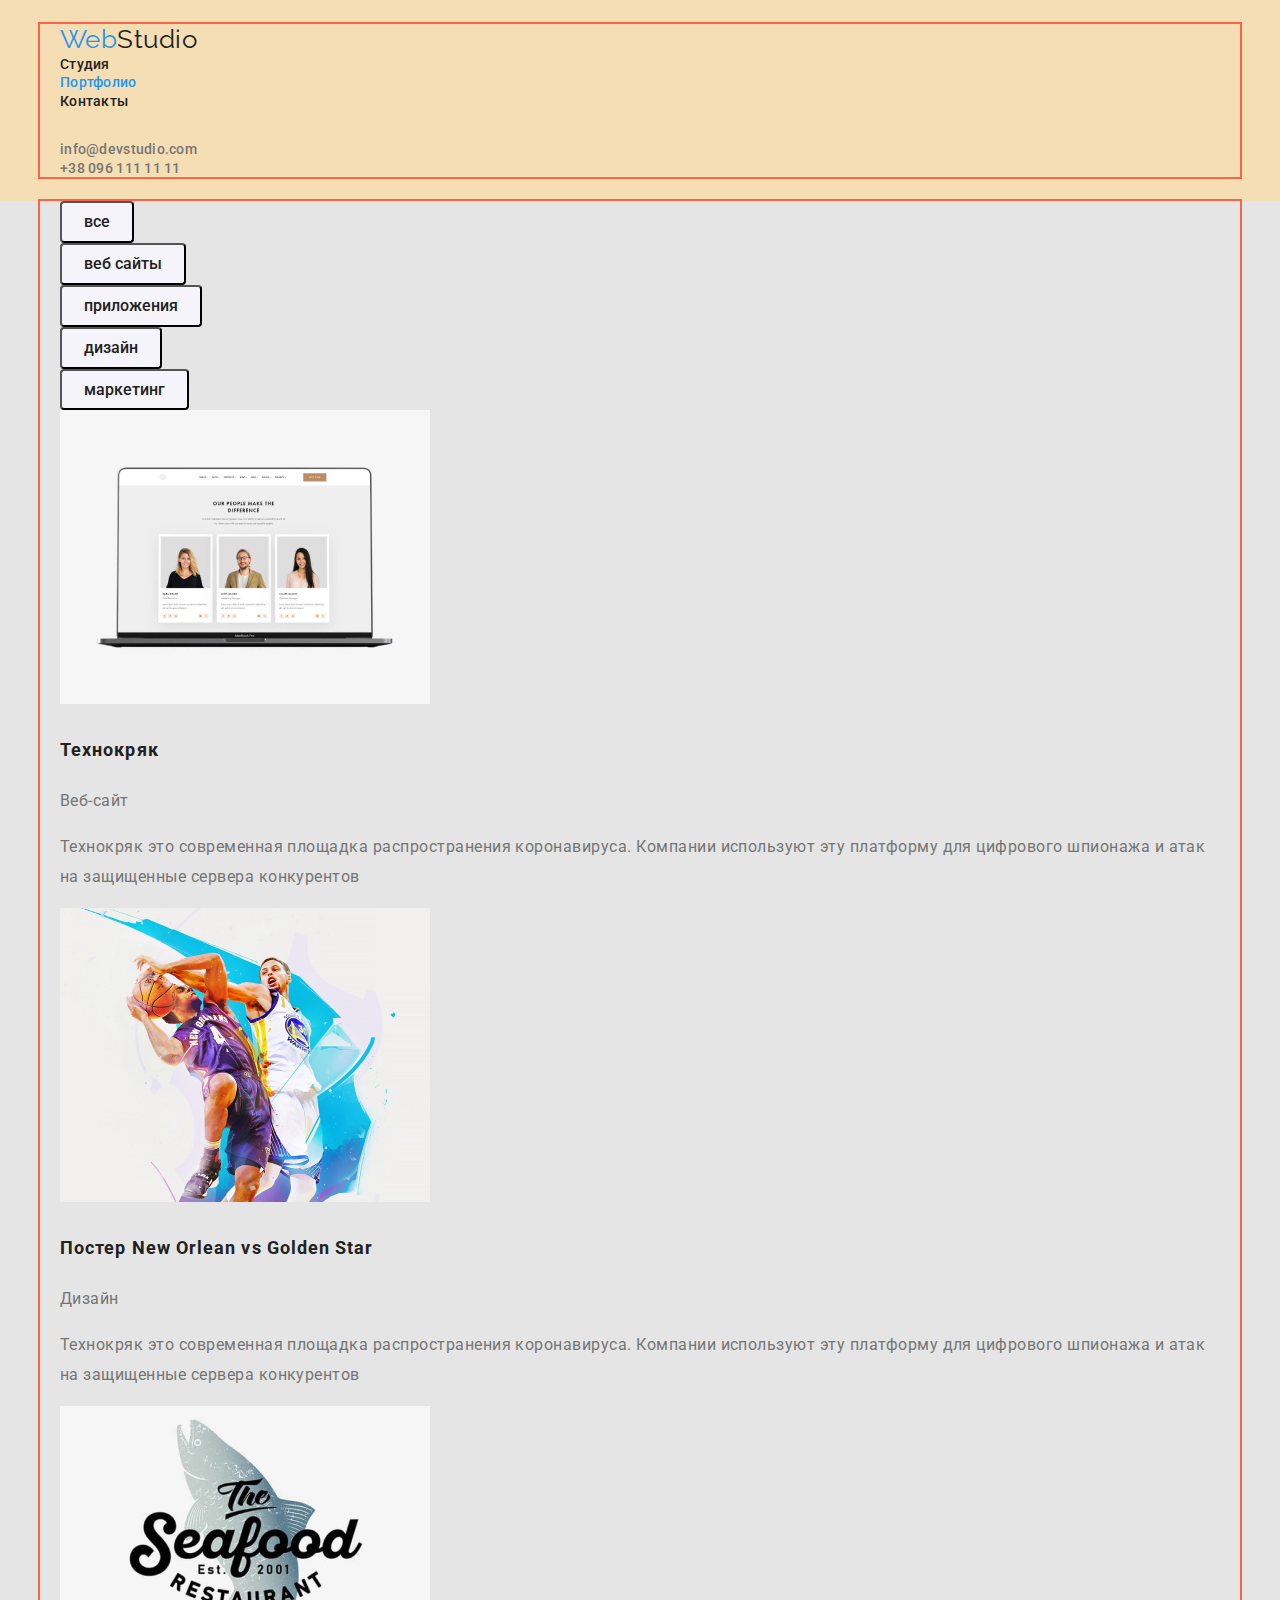
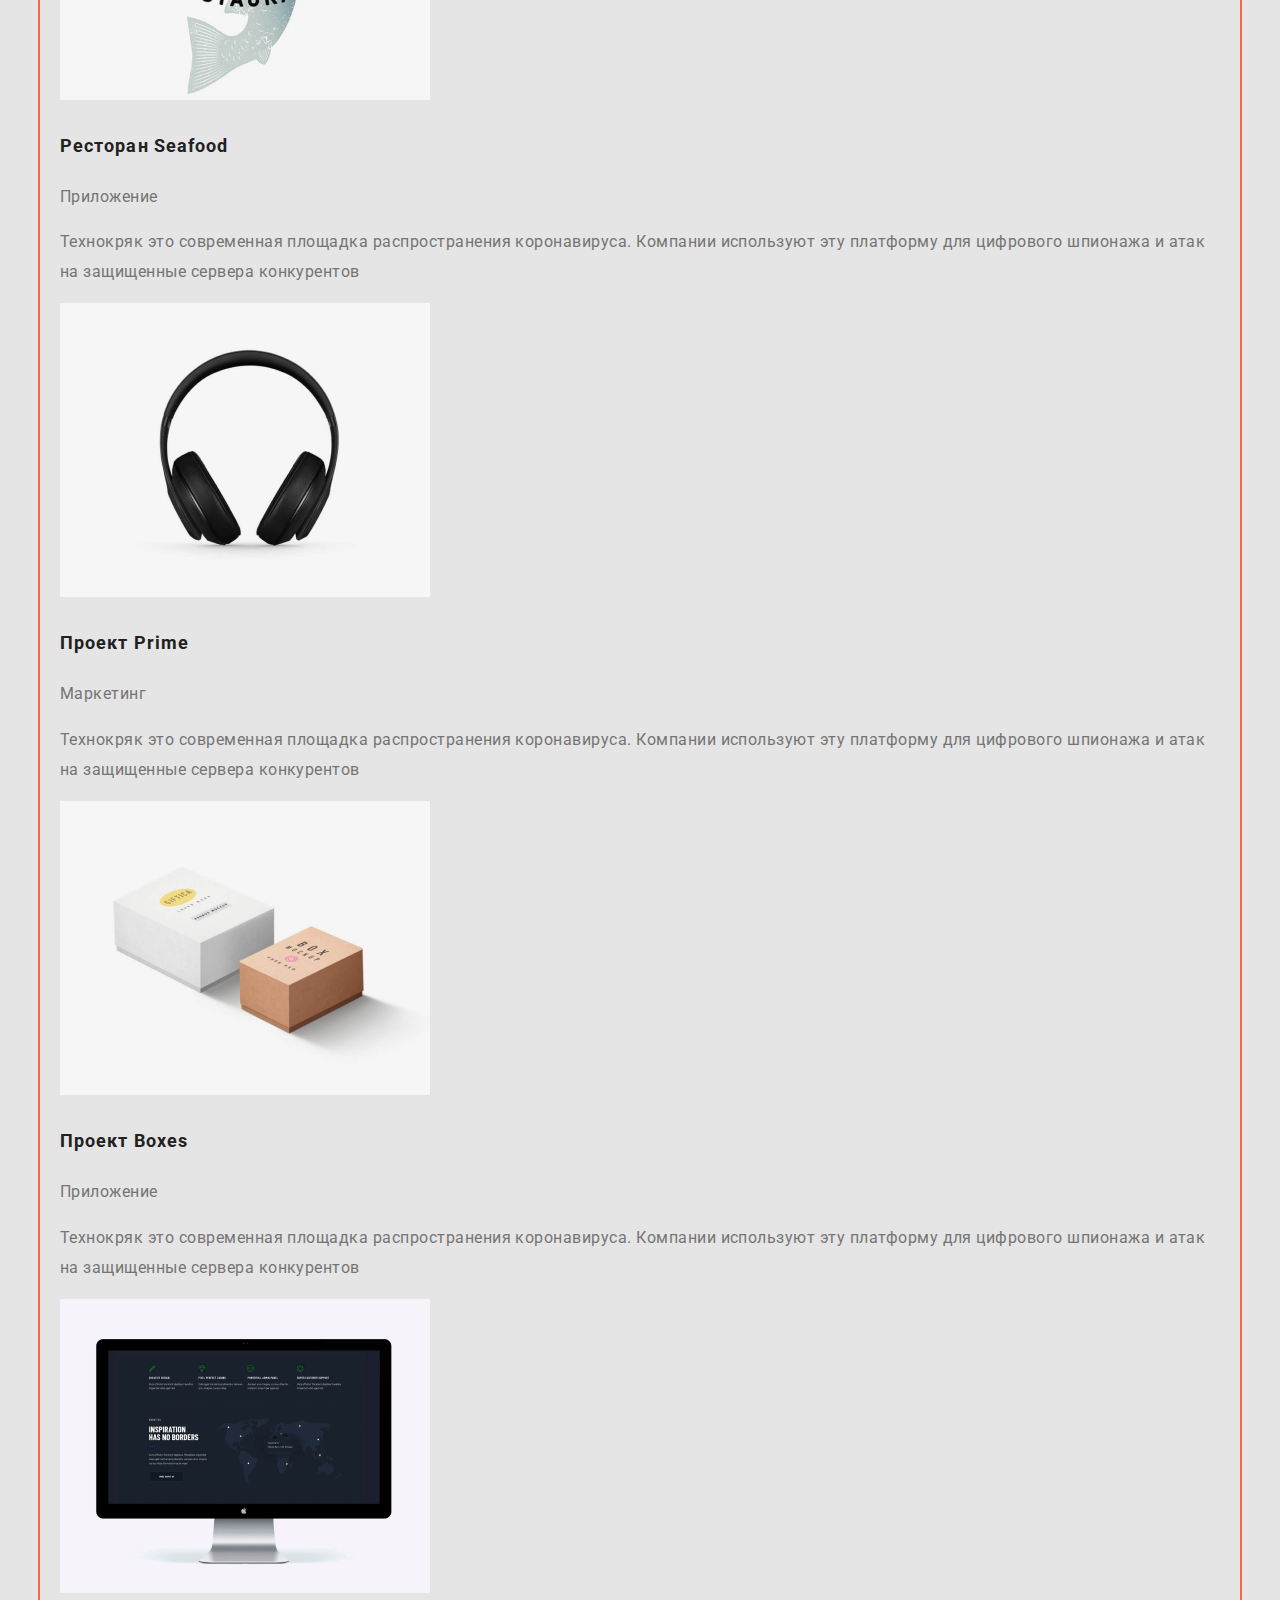
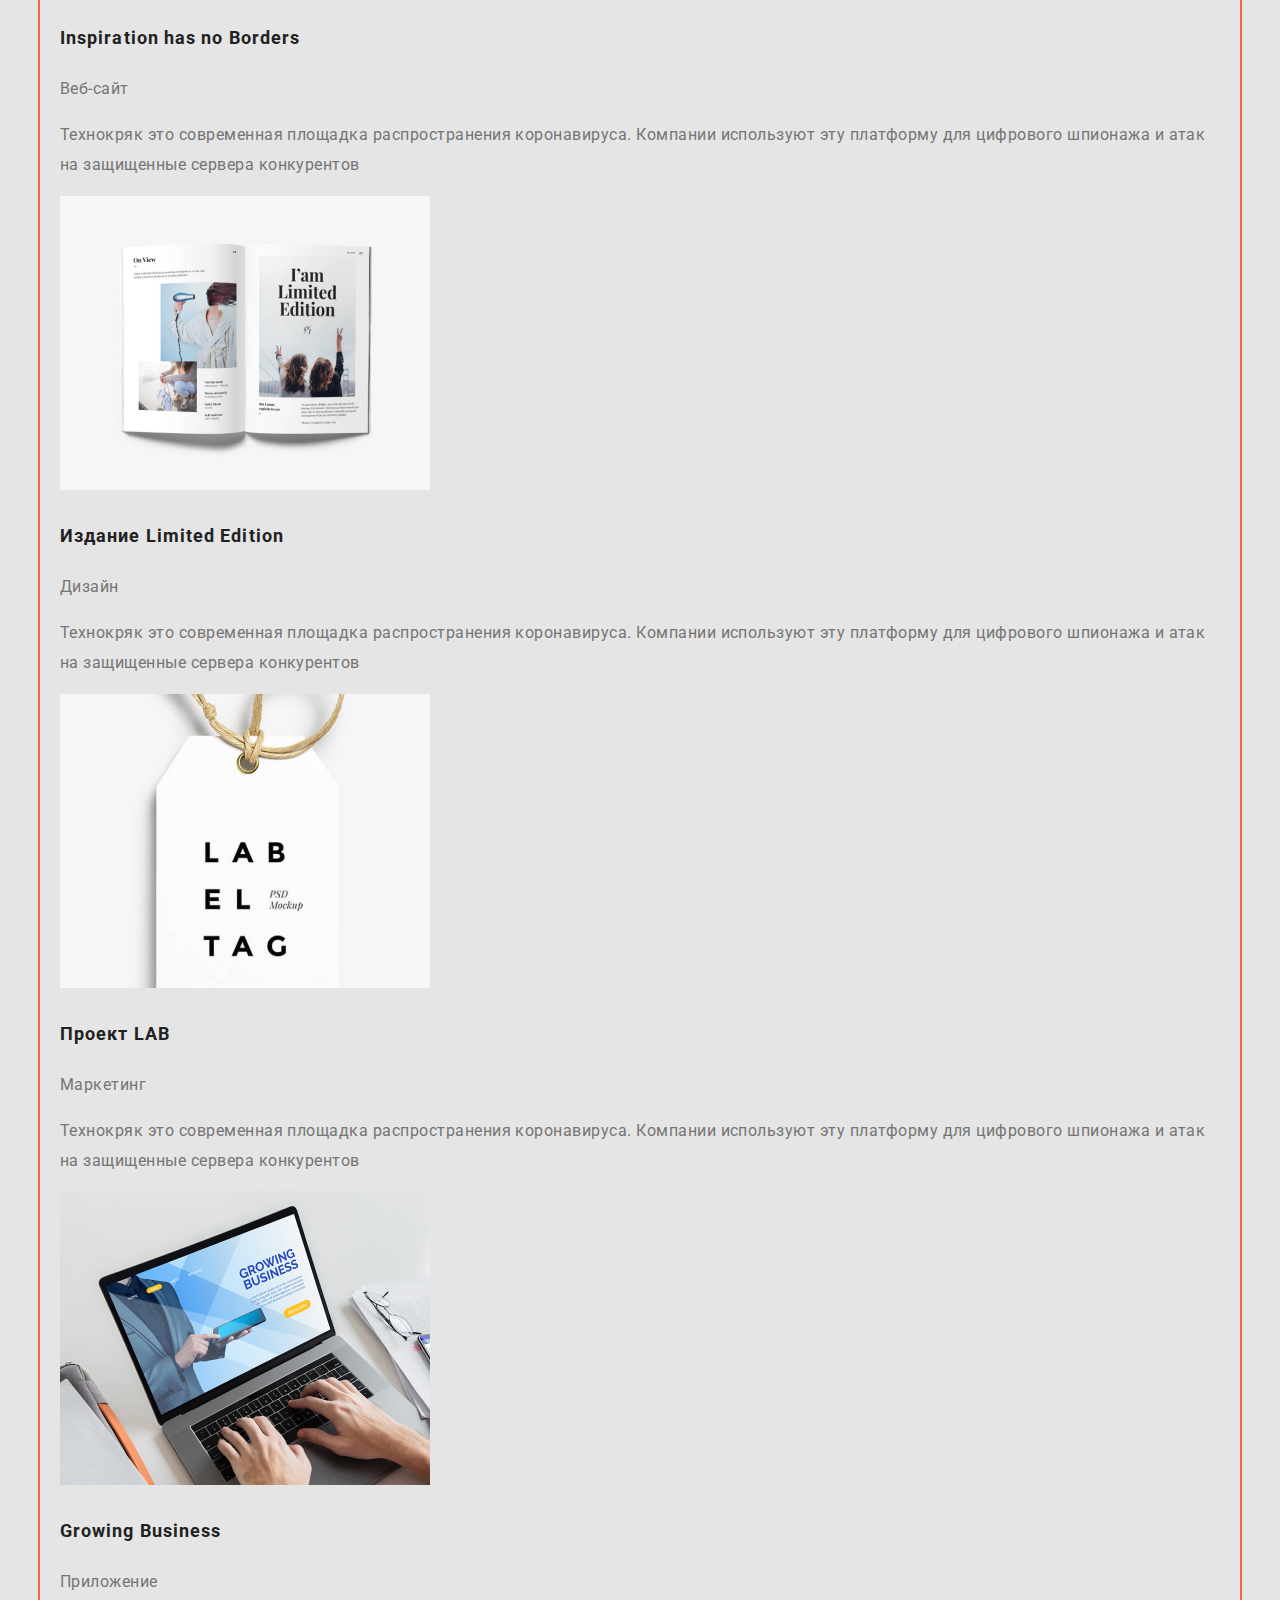
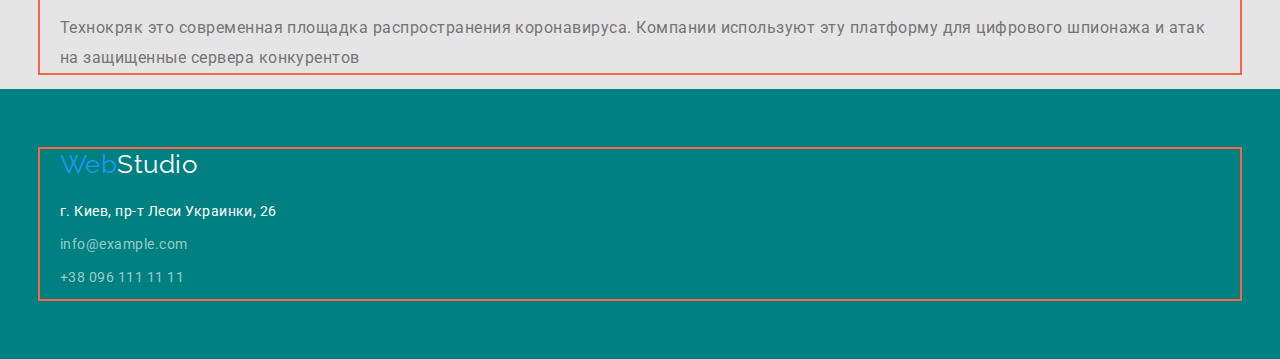
==== portfolio.html @ 18d510da "Геометрия начата" ====
<!DOCTYPE html>
<html lang="ru">
	<head>
		<meta charset="UTF-8" />
		<meta name="viewport" content="width=device-width, initial-scale=1.0" />
		<title>Портфолио</title>

		<!-- Шрифты -->
		<link
			href="https://fonts.googleapis.com/css2?family=Raleway:wght@700&family=Roboto:wght@400;500;700;900&display=swap"
			rel="stylesheet"
		/>
		<!-- Нормализатор стилей -->
		<link
			rel="stylesheet"
			href="https://cdnjs.cloudflare.com/ajax/libs/modern-normalize/0.7.0/modern-normalize.min.css"
		/>

		<!-- Мои Стили -->
		<link rel="stylesheet" href="./css/styles.css" />
	</head>

	<body>
		<!-- Шапка сайта -->
		<header class="page-header">
			<!-- Нав - это всегда про ссылки на секции этой или других страниц -->
			<div class="container">
				<nav class="navbar">
					<!-- Логотип, всегда ссылка -->
					<a href="./index.html" class="logo"> Web<span class="logo header">Studio</span> </a>

					<!-- Ссылки на другие страницы или разделы текущей -->
					<ul class="site-nav">
						<li><a href="./index.html" class="link">Студия</a></li>
						<li><a href="./portfolio.html" class="link current">Портфолио</a></li>
						<li><a href="" class="link">Контакты</a></li>
					</ul>
				</nav>

				<!-- Контактные Данные в шапке, это не нав, потому что не ссылки на секции -->
				<ul class="contacts-nav">
					<li>
						<a href="mailto:info@devstudio.com" class="link">info@devstudio.com</a>
					</li>
					<li><a href="tel:+380961111111" class="link">+38 096 111 11 11</a></li>
				</ul>
			</div>
		</header>

		<main>
			<!-- Hero -->

			<h1 class="is-hidden">Портфолио</h1>

			<!-- Filters and PortFolio -->
			<section>
				<div class="container">
					<h2 class="is-hidden">Фильтры</h2>

					<ul class="buttons">
						<li><button type="button">все</button></li>
						<li><button type="button">веб сайты</button></li>
						<li><button type="button">приложения</button></li>
						<li><button type="button">дизайн</button></li>
						<li><button type="button">маркетинг</button></li>
					</ul>

					<!-- PortFolio -->
					<h2 class="is-hidden">Наши Работы</h2>

					<ul class="portfolio-list">
						<li class="portfolio-links">
							<a href="">
								<img
									src="./images/techno.jpg"
									alt="картинка макбука про с отображенным сайтом источника"
									width="370"
									height="294"
								/>
								<h3 class="title">Технокряк</h3>
								<p>Веб-сайт</p>
								<p>
									Технокряк это современная площадка распространения коронавируса. Компании используют эту платформу для
									цифрового шпионажа и атак на защищенные сервера конкурентов
								</p>
							</a>
						</li>
						<li class="portfolio-links">
							<a href="">
								<img src="./images/poster.jpg" alt="постер с двумя баскетболистами" width="370" height="294" />
								<h3 class="title">
									Постер New Orlean vs Golden Star
								</h3>
								<p>Дизайн</p>
								<p>
									Технокряк это современная площадка распространения коронавируса. Компании используют эту платформу для
									цифрового шпионажа и атак на защищенные сервера конкурентов
								</p>
							</a>
						</li>
						<li class="portfolio-links">
							<a href="">
								<img src="./images/restaurant.jpg" alt="логотип ресторана морской еды" width="370" height="294" />
								<h3 class="title">Ресторан Seafood</h3>
								<p>Приложение</p>
								<p>
									Технокряк это современная площадка распространения коронавируса. Компании используют эту платформу для
									цифрового шпионажа и атак на защищенные сервера конкурентов
								</p>
							</a>
						</li>
						<li class="portfolio-links">
							<a href="">
								<img src="./images/prime.jpg" alt="изображение наушников" width="370" height="294" />
								<h3 class="title">Проект Prime</h3>
								<p>Маркетинг</p>
								<p>
									Технокряк это современная площадка распространения коронавируса. Компании используют эту платформу для
									цифрового шпионажа и атак на защищенные сервера конкурентов
								</p>
							</a>
						</li>
						<li class="portfolio-links">
							<a href="">
								<img
									src="./images/boxes.jpg"
									alt="изображение коробочек с логотипом источника"
									width="370"
									height="294"
								/>
								<h3 class="title">Проект Boxes</h3>
								<p>Приложение</p>
								<p>
									Технокряк это современная площадка распространения коронавируса. Компании используют эту платформу для
									цифрового шпионажа и атак на защищенные сервера конкурентов
								</p>
							</a>
						</li>
						<li class="portfolio-links">
							<a href="">
								<img
									src="./images/inspiration.jpg"
									alt="изображение аймака с открытым веб-сайтом источника"
									width="370"
									height="294"
								/>
								<h3 class="title">Inspiration has no Borders</h3>
								<p>Веб-сайт</p>
								<p>
									Технокряк это современная площадка распространения коронавируса. Компании используют эту платформу для
									цифрового шпионажа и атак на защищенные сервера конкурентов
								</p>
							</a>
						</li>
						<li class="portfolio-links">
							<a href="">
								<img
									src="./images/limited.jpg"
									alt="изображение раскрытого журнала с тектом и картинками источника"
									width="370"
									height="294"
								/>
								<h3 class="title">Издание Limited Edition</h3>
								<p>Дизайн</p>
								<p>
									Технокряк это современная площадка распространения коронавируса. Компании используют эту платформу для
									цифрового шпионажа и атак на защищенные сервера конкурентов
								</p>
							</a>
						</li>
						<li class="portfolio-links">
							<a href="">
								<img src="./images/lab.jpg" alt="изображение бирки с надписью Лаб" width="370" height="294" />
								<h3 class="title">Проект LAB</h3>
								<p>Маркетинг</p>
								<p>
									Технокряк это современная площадка распространения коронавируса. Компании используют эту платформу для
									цифрового шпионажа и атак на защищенные сервера конкурентов
								</p>
							</a>
						</li>
						<li class="portfolio-links">
							<a href="">
								<img
									src="./images/growing.jpg"
									alt="изображение рук, печатающих на ноутбуке с открытым сайтом источника"
									width="370"
									height="294"
								/>
								<h3 class="title">Growing Business</h3>
								<p>Приложение</p>
								<p>
									Технокряк это современная площадка распространения коронавируса. Компании используют эту платформу для
									цифрового шпионажа и атак на защищенные сервера конкурентов
								</p>
							</a>
						</li>
					</ul>
				</div>
			</section>
		</main>

		<footer class="footbar">
			<div class="container">
				<a href="./index.html" class="logo" aria-label="main page link"> Web<span class="logo footer">Studio</span> </a>

				<address class="footer-links">
					<span class="coord">
						г. Киев, пр-т Леси Украинки, 26
					</span>

					<ul>
						<li><a href="mailto:info@example.com" class="title">info@example.com</a></li>

						<li><a href="tel:+380961111111" class="title">+38 096 111 11 11</a></li>
					</ul>
				</address>
			</div>
		</footer>
	</body>
</html>
---- css/styles.css ----
*,
*::before,
*::after {
	box-sizing: border-box;
}

:root {
	--primary-text-color: #757575;
	--title-text-color: #212121;
	--accent-color: #2196f3;
	--white-color: #ffffff;
	--button-bcg: #f5f4fa;
}

body {
	background-color: #e5e5e5fd;
	color: var(--primary-text-color);

	font-family: roboto, sans-serif;
	letter-spacing: 0.03em;
}

/* это сброс маркеров для всех списков вообще */
ul {
	margin: 0px;
	padding: 0px;
	list-style: none;
}
/* можно через классы .list задавать тот же сброс точек */

.is-hidden {
	display: none;
}

/* Special Container */

.container {
	margin-left: auto;
	margin-right: auto;
	padding-left: 20px;
	padding-right: 20px;
	width: 1200px;
	outline: 2px solid tomato;
}

/* Page header */

.page-header {
	background-color: wheat;
	padding-top: 24px;
	padding-bottom: 24px;
}

/* Logo */

.logo {
	font-family: "Raleway", sans-serif;
	color: var(--accent-color);

	font-size: 26px;
	line-height: 1.19;
	text-decoration: none;
}

.logo.header {
	color: var(--title-text-color);
	font-size: 26px;
}

.logo.footer {
	color: var(--white-color);
}

/* Site Nav */

.navbar {
	margin-bottom: 30px;
}

.site-nav .link {
	color: var(--title-text-color);

	font-weight: 500;
	font-size: 14px;
	line-height: 1.14;
	letter-spacing: 0.02em;
	text-decoration: none;
}

.site-nav .link:hover,
.site-nav .link:focus {
	color: var(--accent-color);
}

.site-nav .link.current {
	color: var(--accent-color);
}

.contacts-nav .link {
	color: var(--primary-text-color);

	font-weight: 500;
	font-size: 14px;
	line-height: 1.14;
	letter-spacing: 0.02em;
	text-decoration: none;
}

.contacts-nav .link:hover {
	color: var(--accent-color);
}

/* Hero css */

.hero {
	text-align: center;
}

.hero-title {
	color: var(--white-color);

	font-weight: 900;
	font-size: 44px;
	line-height: 1.36;
	text-transform: uppercase;
	letter-spacing: 0.06em;

	margin-top: 0px;
	margin-bottom: 30px;
	outline: 1px solid tomato;
}

.btn {
	color: var(--white-color);
	background-color: var(--accent-color);

	font-weight: 700;
	font-size: 16px;
	line-height: 1.87;
	letter-spacing: 0.06em;

	display: inline-block;
	text-decoration: none;
	padding: 10px 32px;
	border-radius: 4px;
	min-width: 204px;
	border: 1px solid transparent;
	box-shadow: 0px 4px 4px rgba(0, 0, 0, 0.15);
}

/* Features */

/* .section.features {
	padding-top: 94px;
	padding-bottom: 94px;
} */

.feature-list {
	margin-top: 0px;
	margin-bottom: 94px;
}

.feature-list .title {
	color: var(--title-text-color);

	font-weight: 700;
	font-size: 14px;
	line-height: 1.14;
	text-transform: uppercase;

	margin-top: 0px;
	margin-bottom: 10px;
}

.feature-list p {
	font-size: 14px;
	line-height: 1.71;

	margin-top: 0px;
	margin-bottom: 0px;
}

/* What We Do and Team Headers*/

.section-title {
	color: var(--title-text-color);

	font-weight: 700;
	font-size: 36px;
	line-height: 1.17;
	text-align: center;

	margin-top: 0px;
	margin-bottom: 50px;
}

/* Section Team*/

.section {
	padding-top: 94px;
	padding-bottom: 94px;
}

.team-list img {
	margin-bottom: 30px;
}

.team-list .title {
	color: var(--title-text-color);

	font-weight: 500;
	font-size: 16px;
	line-height: 1.19;
	/* text-align: center; */

	margin-top: 0px;
	margin-bottom: 10px;
}

.team-list p {
	font-size: 16px;
	line-height: 1.19;
	/* text-align: center; */

	margin-top: 0px;
	margin-bottom: 0px;
}

.team {
	background-color: var(--button-bcg);
}

/* Buttons Filters */

.buttons button {
	color: var(--title-text-color);
	background-color: var(--button-bcg);

	font-family: inherit;
	font-weight: 500;
	font-size: 16px;
	line-height: 1.62;

	/* display: inline-block; */
	padding: 6px 22px;
	border-radius: 4px;
}

.buttons button:hover,
.buttons button:focus {
	color: var(--white-color);
	background-color: var(--accent-color);
}

/* если несколько кнопок то в главном селекторе выстраивается шрифты и рамки и так далее, а во второстепенных .button.primary .button.secondary - выстраиваются отличающиеся цвета */

/* Portfolio */

.portfolio-list .title {
	color: var(--title-text-color);

	font-weight: 700;
	font-size: 18px;
	line-height: 2;
	letter-spacing: 0.06em;
}

.portfolio-links a {
	color: var(--primary-text-color);

	font-size: 16px;
	line-height: 1.87;
	text-decoration: none;
}

/* Footer */

.footbar {
	background-color: teal;
	padding-top: 60px;
	padding-bottom: 60px;
}

.footbar a {
	display: inline-block;
	margin-bottom: 20px;
}

.footer-links a,
.coord {
	display: inline-block;
	margin-top: 0px;
	margin-bottom: 9px;
}

.footer-links .coord {
	color: #ffffff;

	font-style: normal;
	font-size: 14px;
	line-height: 1.71;
}

.footer-links .title {
	color: rgba(255, 255, 255, 0.6);

	font-style: normal;
	font-size: 14px;
	line-height: 1.71;
	text-decoration: none;
}

/* Experiments */
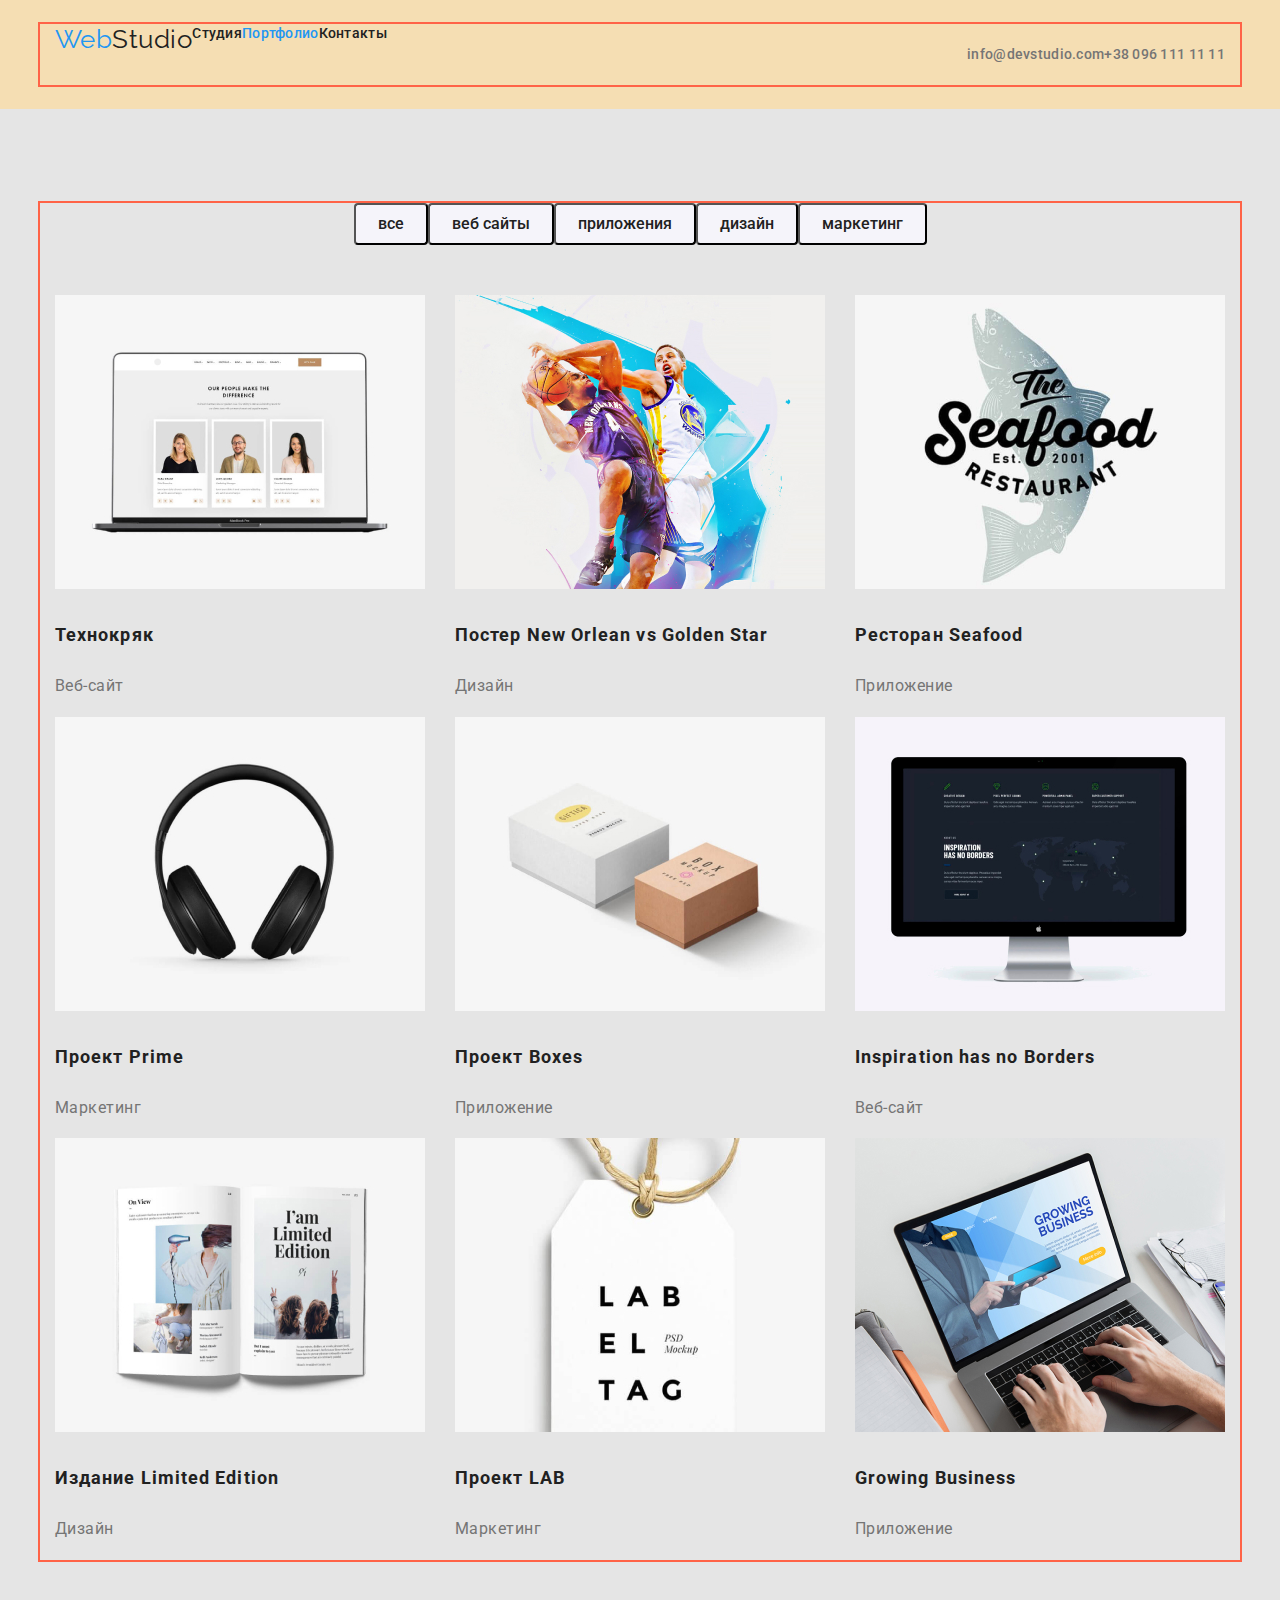
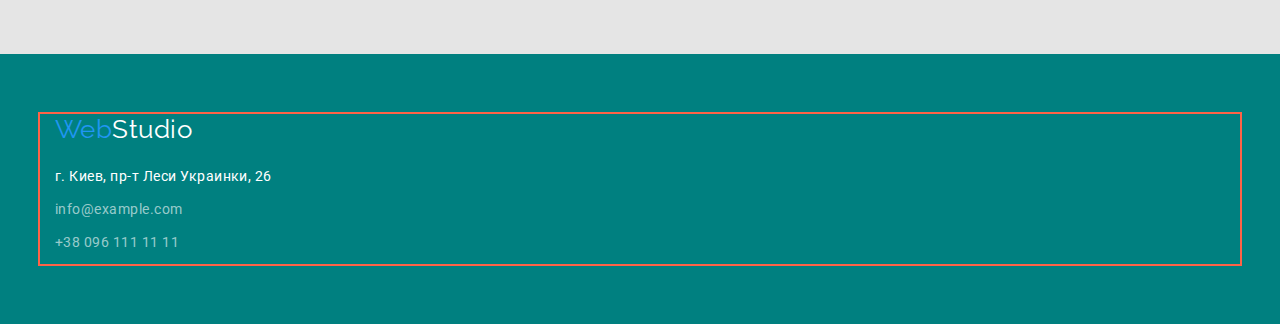
==== commit 82e70ffe: "Само-Флексы, до Репеты" ====
--- a/portfolio.html
+++ b/portfolio.html
@@ -24,7 +24,7 @@
 		<!-- Шапка сайта -->
 		<header class="page-header">
 			<!-- Нав - это всегда про ссылки на секции этой или других страниц -->
-			<div class="container">
+			<div class="nav-container">
 				<nav class="navbar">
 					<!-- Логотип, всегда ссылка -->
 					<a href="./index.html" class="logo"> Web<span class="logo header">Studio</span> </a>
@@ -53,7 +53,7 @@
 			<h1 class="is-hidden">Портфолио</h1>
 
 			<!-- Filters and PortFolio -->
-			<section>
+			<section class="section">
 				<div class="container">
 					<h2 class="is-hidden">Фильтры</h2>
 
@@ -79,10 +79,10 @@
 								/>
 								<h3 class="title">Технокряк</h3>
 								<p>Веб-сайт</p>
-								<p>
-									Технокряк это современная площадка распространения коронавируса. Компании используют эту платформу для
-									цифрового шпионажа и атак на защищенные сервера конкурентов
-								</p>
+								<!-- <p>
+									Технокряк это современная площадка распространения коронавируса. Компании используют эту платформу для
+									цифрового шпионажа и атак на защищенные сервера конкурентов
+								</p> -->
 							</a>
 						</li>
 						<li class="portfolio-links">
@@ -92,10 +92,10 @@
 									Постер New Orlean vs Golden Star
 								</h3>
 								<p>Дизайн</p>
-								<p>
-									Технокряк это современная площадка распространения коронавируса. Компании используют эту платформу для
-									цифрового шпионажа и атак на защищенные сервера конкурентов
-								</p>
+								<!-- <p>
+									Технокряк это современная площадка распространения коронавируса. Компании используют эту платформу для
+									цифрового шпионажа и атак на защищенные сервера конкурентов
+								</p> -->
 							</a>
 						</li>
 						<li class="portfolio-links">
@@ -103,10 +103,10 @@
 								<img src="./images/restaurant.jpg" alt="логотип ресторана морской еды" width="370" height="294" />
 								<h3 class="title">Ресторан Seafood</h3>
 								<p>Приложение</p>
-								<p>
-									Технокряк это современная площадка распространения коронавируса. Компании используют эту платформу для
-									цифрового шпионажа и атак на защищенные сервера конкурентов
-								</p>
+								<!-- <p>
+									Технокряк это современная площадка распространения коронавируса. Компании используют эту платформу для
+									цифрового шпионажа и атак на защищенные сервера конкурентов
+								</p> -->
 							</a>
 						</li>
 						<li class="portfolio-links">
@@ -114,10 +114,10 @@
 								<img src="./images/prime.jpg" alt="изображение наушников" width="370" height="294" />
 								<h3 class="title">Проект Prime</h3>
 								<p>Маркетинг</p>
-								<p>
-									Технокряк это современная площадка распространения коронавируса. Компании используют эту платформу для
-									цифрового шпионажа и атак на защищенные сервера конкурентов
-								</p>
+								<!-- <p>
+									Технокряк это современная площадка распространения коронавируса. Компании используют эту платформу для
+									цифрового шпионажа и атак на защищенные сервера конкурентов
+								</p> -->
 							</a>
 						</li>
 						<li class="portfolio-links">
@@ -130,10 +130,10 @@
 								/>
 								<h3 class="title">Проект Boxes</h3>
 								<p>Приложение</p>
-								<p>
-									Технокряк это современная площадка распространения коронавируса. Компании используют эту платформу для
-									цифрового шпионажа и атак на защищенные сервера конкурентов
-								</p>
+								<!-- <p>
+									Технокряк это современная площадка распространения коронавируса. Компании используют эту платформу для
+									цифрового шпионажа и атак на защищенные сервера конкурентов
+								</p> -->
 							</a>
 						</li>
 						<li class="portfolio-links">
@@ -146,10 +146,10 @@
 								/>
 								<h3 class="title">Inspiration has no Borders</h3>
 								<p>Веб-сайт</p>
-								<p>
-									Технокряк это современная площадка распространения коронавируса. Компании используют эту платформу для
-									цифрового шпионажа и атак на защищенные сервера конкурентов
-								</p>
+								<!-- <p>
+									Технокряк это современная площадка распространения коронавируса. Компании используют эту платформу для
+									цифрового шпионажа и атак на защищенные сервера конкурентов
+								</p> -->
 							</a>
 						</li>
 						<li class="portfolio-links">
@@ -162,10 +162,10 @@
 								/>
 								<h3 class="title">Издание Limited Edition</h3>
 								<p>Дизайн</p>
-								<p>
-									Технокряк это современная площадка распространения коронавируса. Компании используют эту платформу для
-									цифрового шпионажа и атак на защищенные сервера конкурентов
-								</p>
+								<!-- <p>
+									Технокряк это современная площадка распространения коронавируса. Компании используют эту платформу для
+									цифрового шпионажа и атак на защищенные сервера конкурентов
+								</p> -->
 							</a>
 						</li>
 						<li class="portfolio-links">
@@ -173,10 +173,10 @@
 								<img src="./images/lab.jpg" alt="изображение бирки с надписью Лаб" width="370" height="294" />
 								<h3 class="title">Проект LAB</h3>
 								<p>Маркетинг</p>
-								<p>
-									Технокряк это современная площадка распространения коронавируса. Компании используют эту платформу для
-									цифрового шпионажа и атак на защищенные сервера конкурентов
-								</p>
+								<!-- <p>
+									Технокряк это современная площадка распространения коронавируса. Компании используют эту платформу для
+									цифрового шпионажа и атак на защищенные сервера конкурентов
+								</p> -->
 							</a>
 						</li>
 						<li class="portfolio-links">
@@ -189,10 +189,10 @@
 								/>
 								<h3 class="title">Growing Business</h3>
 								<p>Приложение</p>
-								<p>
-									Технокряк это современная площадка распространения коронавируса. Компании используют эту платформу для
-									цифрового шпионажа и атак на защищенные сервера конкурентов
-								</p>
+								<!-- <p>
+									Технокряк это современная площадка распространения коронавируса. Компании используют эту платформу для
+									цифрового шпионажа и атак на защищенные сервера конкурентов
+								</p> -->
 							</a>
 						</li>
 					</ul>
--- a/css/styles.css
+++ b/css/styles.css
@@ -37,8 +37,8 @@
 .container {
 	margin-left: auto;
 	margin-right: auto;
-	padding-left: 20px;
-	padding-right: 20px;
+	padding-left: 15px;
+	padding-right: 15px;
 	width: 1200px;
 	outline: 2px solid tomato;
 }
@@ -60,6 +60,8 @@
 	font-size: 26px;
 	line-height: 1.19;
 	text-decoration: none;
+
+	/* display: inline-block; */
 }
 
 .logo.header {
@@ -73,8 +75,27 @@
 
 /* Site Nav */
 
+.nav-container {
+	margin-left: auto;
+	margin-right: auto;
+	padding-left: 15px;
+	padding-right: 15px;
+	width: 1200px;
+	outline: 2px solid tomato;
+
+	display: flex;
+	justify-content: space-between;
+	align-items: center;
+}
+
 .navbar {
 	margin-bottom: 30px;
+	display: flex;
+	/* align-items: center; */
+}
+
+.site-nav {
+	display: flex;
 }
 
 .site-nav .link {
@@ -94,6 +115,10 @@
 
 .site-nav .link.current {
 	color: var(--accent-color);
+}
+
+.contacts-nav {
+	display: flex;
 }
 
 .contacts-nav .link {
@@ -158,6 +183,14 @@
 .feature-list {
 	margin-top: 0px;
 	margin-bottom: 94px;
+
+	display: flex;
+	flex-direction: row;
+}
+
+.feature-list p {
+	max-width: 270px;
+	min-height: 101px;
 }
 
 .feature-list .title {
@@ -194,6 +227,10 @@
 	margin-bottom: 50px;
 }
 
+.images {
+	display: flex;
+}
+
 /* Section Team*/
 
 .section {
@@ -201,6 +238,10 @@
 	padding-bottom: 94px;
 }
 
+/* .wedo {
+	padding-top: 0px;
+} */
+
 .team-list img {
 	margin-bottom: 30px;
 }
@@ -226,11 +267,21 @@
 	margin-bottom: 0px;
 }
 
-.team {
+.section.team {
 	background-color: var(--button-bcg);
 }
 
+.team-list {
+	display: flex;
+}
+
 /* Buttons Filters */
+
+.buttons {
+	display: flex;
+	justify-content: center;
+	margin-bottom: 50px;
+}
 
 .buttons button {
 	color: var(--title-text-color);
@@ -256,6 +307,13 @@
 
 /* Portfolio */
 
+.portfolio-list {
+	display: flex;
+	justify-content: space-between;
+	flex-wrap: wrap;
+	max-width: 1200px;
+}
+
 .portfolio-list .title {
 	color: var(--title-text-color);
 
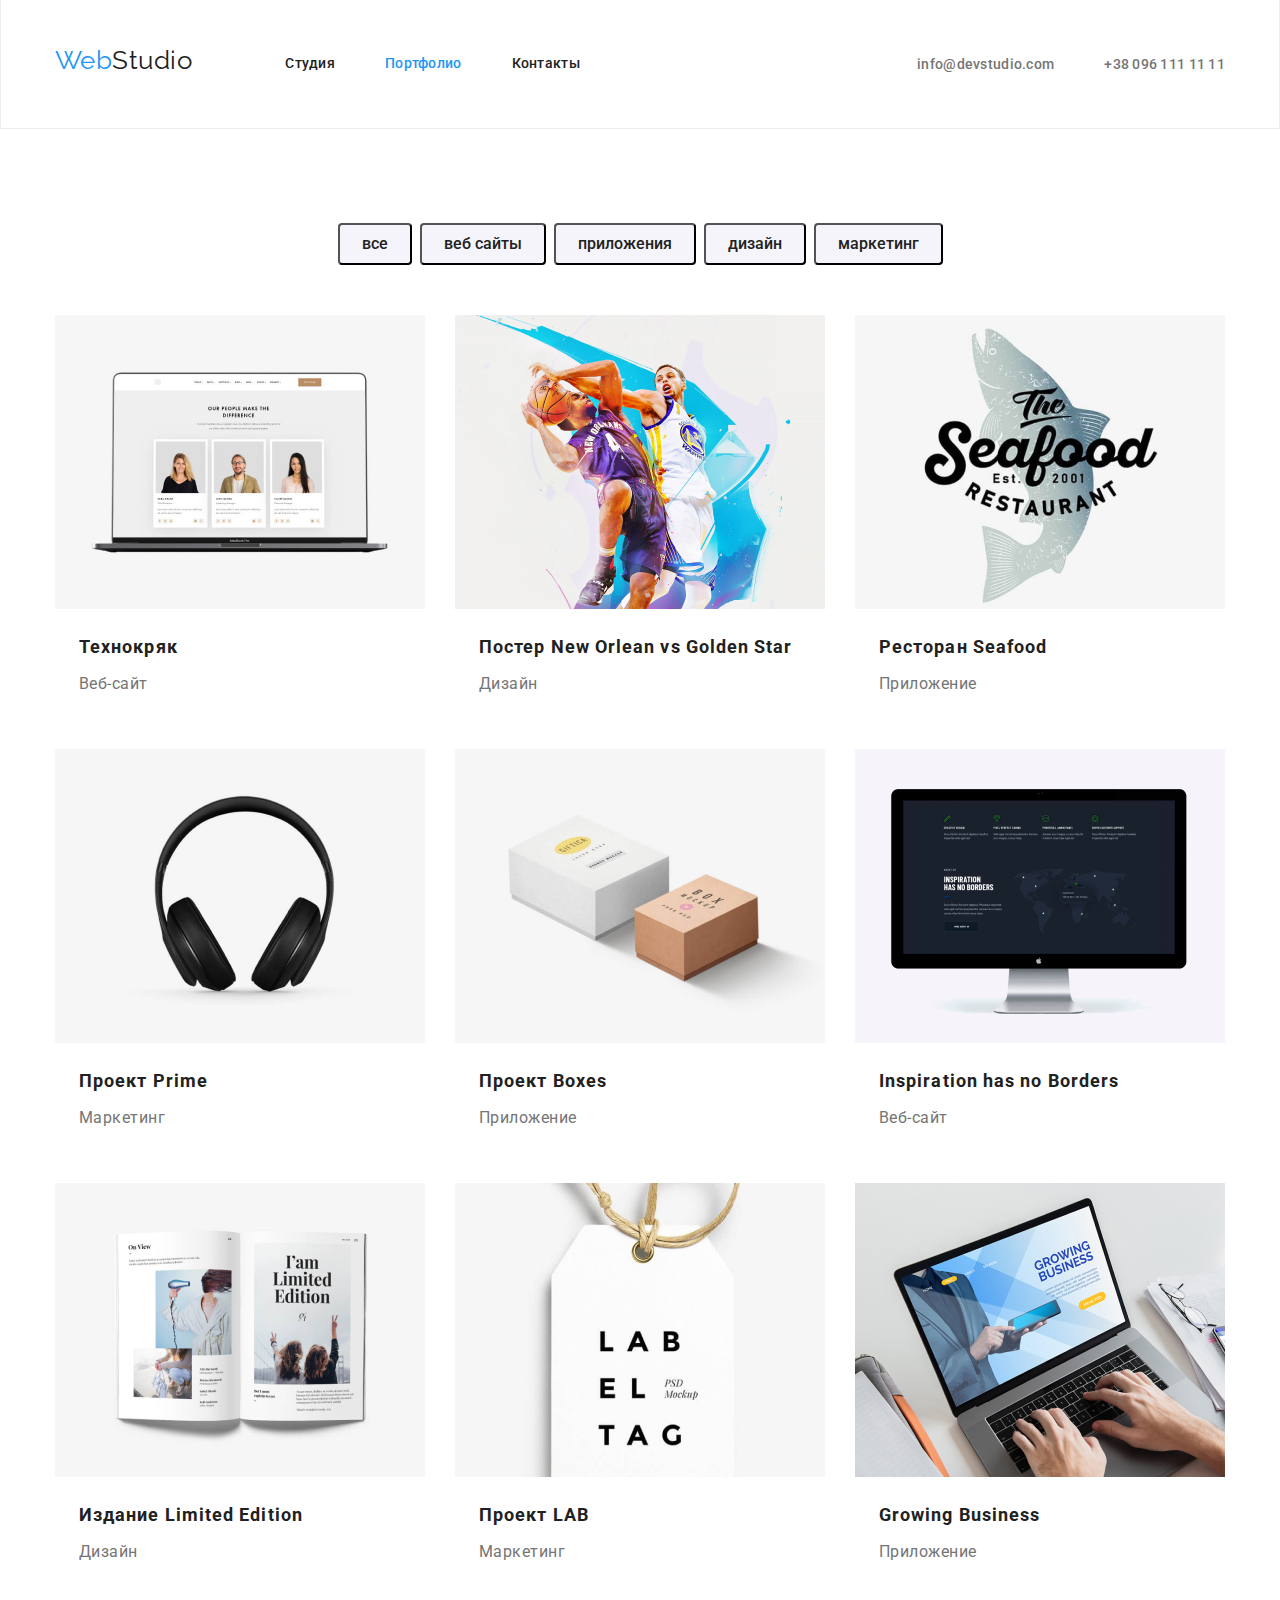
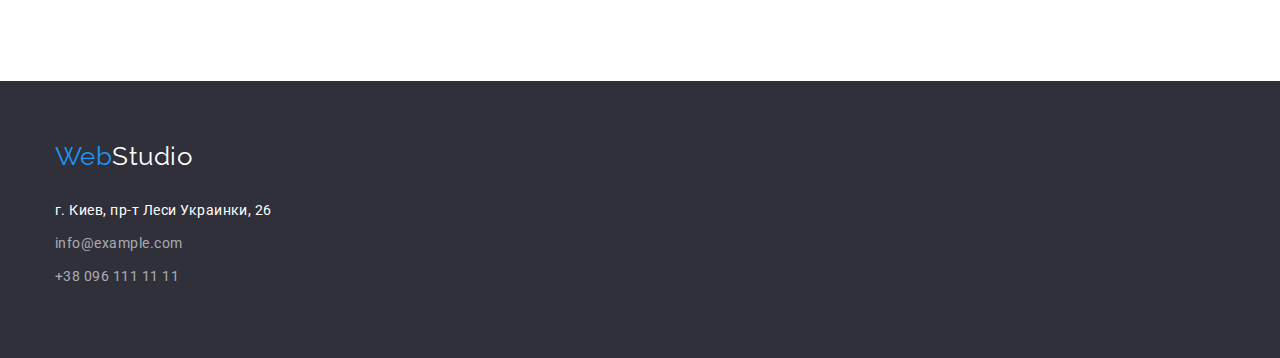
==== commit 2a1e50f6: "3 ДЗ оформлено, Репета не дослушан" ====
--- a/portfolio.html
+++ b/portfolio.html
@@ -7,7 +7,7 @@
 
 		<!-- Шрифты -->
 		<link
-			href="https://fonts.googleapis.com/css2?family=Raleway:wght@700&family=Roboto:wght@400;500;700;900&display=swap"
+			href="https://fonts.googleapis.com/css2?family=Raleway:wght@700&family=Roboto:wght@400;500;700;900&display=fallback"
 			rel="stylesheet"
 		/>
 		<!-- Нормализатор стилей -->
@@ -31,18 +31,18 @@
 
 					<!-- Ссылки на другие страницы или разделы текущей -->
 					<ul class="site-nav">
-						<li><a href="./index.html" class="link">Студия</a></li>
-						<li><a href="./portfolio.html" class="link current">Портфолио</a></li>
-						<li><a href="" class="link">Контакты</a></li>
+						<li class="item"><a href="./index.html" class="link">Студия</a></li>
+						<li class="item"><a href="./portfolio.html" class="link current">Портфолио</a></li>
+						<li class="item"><a href="" class="link">Контакты</a></li>
 					</ul>
 				</nav>
 
 				<!-- Контактные Данные в шапке, это не нав, потому что не ссылки на секции -->
 				<ul class="contacts-nav">
-					<li>
+					<li class="item">
 						<a href="mailto:info@devstudio.com" class="link">info@devstudio.com</a>
 					</li>
-					<li><a href="tel:+380961111111" class="link">+38 096 111 11 11</a></li>
+					<li class="item"><a href="tel:+380961111111" class="link">+38 096 111 11 11</a></li>
 				</ul>
 			</div>
 		</header>
@@ -58,11 +58,11 @@
 					<h2 class="is-hidden">Фильтры</h2>
 
 					<ul class="buttons">
-						<li><button type="button">все</button></li>
-						<li><button type="button">веб сайты</button></li>
-						<li><button type="button">приложения</button></li>
-						<li><button type="button">дизайн</button></li>
-						<li><button type="button">маркетинг</button></li>
+						<li class="button"><button type="button">все</button></li>
+						<li class="button"><button type="button">веб сайты</button></li>
+						<li class="button"><button type="button">приложения</button></li>
+						<li class="button"><button type="button">дизайн</button></li>
+						<li class="button"><button type="button">маркетинг</button></li>
 					</ul>
 
 					<!-- PortFolio -->
@@ -72,6 +72,7 @@
 						<li class="portfolio-links">
 							<a href="">
 								<img
+									class="test"
 									src="./images/techno.jpg"
 									alt="картинка макбука про с отображенным сайтом источника"
 									width="370"
--- a/css/styles.css
+++ b/css/styles.css
@@ -10,17 +10,19 @@
 	--accent-color: #2196f3;
 	--white-color: #ffffff;
 	--button-bcg: #f5f4fa;
+	--footer-color: #2f303a;
+	--header-stroke: #ececec;
 }
 
 body {
-	background-color: #e5e5e5fd;
+	background-color: var(--white-color);
 	color: var(--primary-text-color);
 
 	font-family: roboto, sans-serif;
 	letter-spacing: 0.03em;
 }
 
-/* это сброс маркеров для всех списков вообще */
+/* Утилиты, это сброс маркеров для всех списков вообще */
 ul {
 	margin: 0px;
 	padding: 0px;
@@ -40,28 +42,33 @@
 	padding-left: 15px;
 	padding-right: 15px;
 	width: 1200px;
-	outline: 2px solid tomato;
+	/* outline: 2px solid tomato; */
 }
 
 /* Page header */
 
 .page-header {
-	background-color: wheat;
+	/* background-color: wheat; */
 	padding-top: 24px;
 	padding-bottom: 24px;
+	border: 1px solid var(--header-stroke);
+	border-top: 0px;
 }
 
 /* Logo */
 
 .logo {
+	/* display: inline-block; */
+	/* Костыль, так как логотип нижу ссылок странице даже на дизайнерском макете */
+	padding-bottom: 7px;
+
 	font-family: "Raleway", sans-serif;
 	color: var(--accent-color);
 
 	font-size: 26px;
 	line-height: 1.19;
 	text-decoration: none;
-
-	/* display: inline-block; */
+	/* outline: 1px solid tomato; */
 }
 
 .logo.header {
@@ -73,32 +80,59 @@
 	color: var(--white-color);
 }
 
-/* Site Nav */
+/* Site Nav All in One*/
 
 .nav-container {
+	display: flex;
+	align-items: center;
+
 	margin-left: auto;
 	margin-right: auto;
 	padding-left: 15px;
 	padding-right: 15px;
 	width: 1200px;
-	outline: 2px solid tomato;
-
-	display: flex;
-	justify-content: space-between;
+
+	/* outline: 2px solid tomato; */
+}
+
+.nav-container .item + .item {
+	margin-left: 50px;
+}
+
+.navbar {
+	/* margin-bottom: 30px; */
+	display: flex;
 	align-items: center;
 }
 
-.navbar {
-	margin-bottom: 30px;
-	display: flex;
-	/* align-items: center; */
-}
-
 .site-nav {
 	display: flex;
-}
+	/* outline: 1px solid tomato; */
+	margin-left: 93px;
+}
+
+/* Олд Скул метод исключения элементов, все последующие item применяется действие, если они стоят перед первым item, к нему действие не применяется, перед ним никого нет */
+
+/* В данном случае работает на всех списки, в каждом списке исключается первый элемент - круто! */
+
+/* Переношу это в главный нав-контейнер */
+
+/* .nav-container .item + .item {
+	margin-left: 50px;
+} */
+
+/* Современный вариант исключения элементов
+ */
+/* .site-nav .item:not(:last-child) {
+	outline: 1px solid tomato;
+	margin-right: 50px;
+} */
 
 .site-nav .link {
+	display: block;
+	padding-top: 32px;
+	padding-bottom: 32px;
+
 	color: var(--title-text-color);
 
 	font-weight: 500;
@@ -119,6 +153,7 @@
 
 .contacts-nav {
 	display: flex;
+	margin-left: auto;
 }
 
 .contacts-nav .link {
@@ -139,9 +174,15 @@
 
 .hero {
 	text-align: center;
+
+	background-color: var(--footer-color);
 }
 
 .hero-title {
+	margin-top: 0px;
+	margin-bottom: 30px;
+	/* outline: 1px solid tomato; */
+
 	color: var(--white-color);
 
 	font-weight: 900;
@@ -149,28 +190,24 @@
 	line-height: 1.36;
 	text-transform: uppercase;
 	letter-spacing: 0.06em;
-
-	margin-top: 0px;
-	margin-bottom: 30px;
-	outline: 1px solid tomato;
 }
 
 .btn {
-	color: var(--white-color);
-	background-color: var(--accent-color);
-
-	font-weight: 700;
-	font-size: 16px;
-	line-height: 1.87;
-	letter-spacing: 0.06em;
-
 	display: inline-block;
-	text-decoration: none;
 	padding: 10px 32px;
 	border-radius: 4px;
 	min-width: 204px;
 	border: 1px solid transparent;
 	box-shadow: 0px 4px 4px rgba(0, 0, 0, 0.15);
+
+	color: var(--white-color);
+	background-color: var(--accent-color);
+
+	font-weight: 700;
+	font-size: 16px;
+	line-height: 1.87;
+	letter-spacing: 0.06em;
+	text-decoration: none;
 }
 
 /* Features */
@@ -185,50 +222,62 @@
 	margin-bottom: 94px;
 
 	display: flex;
-	flex-direction: row;
-}
-
-.feature-list p {
+}
+
+.feature-list .item {
+	width: 270px;
+	height: 101px;
+}
+
+.feature-list .item + .item {
+	margin-left: 30px;
+}
+
+/* .feature-list p {
 	max-width: 270px;
 	min-height: 101px;
-}
+} */
 
 .feature-list .title {
+	margin-top: 0px;
+	margin-bottom: 10px;
+
 	color: var(--title-text-color);
 
 	font-weight: 700;
 	font-size: 14px;
 	line-height: 1.14;
 	text-transform: uppercase;
-
-	margin-top: 0px;
-	margin-bottom: 10px;
 }
 
 .feature-list p {
+	margin-top: 0px;
+	margin-bottom: 0px;
+
 	font-size: 14px;
 	line-height: 1.71;
-
-	margin-top: 0px;
-	margin-bottom: 0px;
 }
 
 /* What We Do and Team Headers*/
 
 .section-title {
+	margin-top: 0px;
+	margin-bottom: 50px;
+
 	color: var(--title-text-color);
 
 	font-weight: 700;
 	font-size: 36px;
 	line-height: 1.17;
 	text-align: center;
-
-	margin-top: 0px;
-	margin-bottom: 50px;
 }
 
 .images {
 	display: flex;
+}
+
+.images .item + .item {
+	margin-left: 30px;
 }
 
 /* Section Team*/
@@ -238,33 +287,43 @@
 	padding-bottom: 94px;
 }
 
+.team-list .item {
+	background-color: #fff;
+	height: 368px;
+}
+
+.team-list .item + .item {
+	margin-left: 30px;
+}
+
 /* .wedo {
 	padding-top: 0px;
 } */
 
-.team-list img {
+/* .team-list img {
 	margin-bottom: 30px;
-}
+} */
 
 .team-list .title {
+	padding-top: 30px;
+	margin-top: 0px;
+	margin-bottom: 10px;
+
 	color: var(--title-text-color);
 
 	font-weight: 500;
 	font-size: 16px;
 	line-height: 1.19;
-	/* text-align: center; */
-
-	margin-top: 0px;
-	margin-bottom: 10px;
+	text-align: center;
 }
 
 .team-list p {
+	margin-top: 0px;
+	margin-bottom: 0px;
+
 	font-size: 16px;
 	line-height: 1.19;
-	/* text-align: center; */
-
-	margin-top: 0px;
-	margin-bottom: 0px;
+	text-align: center;
 }
 
 .section.team {
@@ -283,7 +342,15 @@
 	margin-bottom: 50px;
 }
 
+.buttons .button + .button {
+	margin-left: 8px;
+}
+
 .buttons button {
+	/* display: inline-block; */
+	padding: 6px 22px;
+	border-radius: 4px;
+
 	color: var(--title-text-color);
 	background-color: var(--button-bcg);
 
@@ -291,10 +358,6 @@
 	font-weight: 500;
 	font-size: 16px;
 	line-height: 1.62;
-
-	/* display: inline-block; */
-	padding: 6px 22px;
-	border-radius: 4px;
 }
 
 .buttons button:hover,
@@ -307,14 +370,54 @@
 
 /* Portfolio */
 
+.portfolio-list img {
+	display: block;
+}
+
 .portfolio-list {
 	display: flex;
-	justify-content: space-between;
+	/* background-color: teal; */
+	/* justify-content: space-between; */
 	flex-wrap: wrap;
-	max-width: 1200px;
-}
-
-.portfolio-list .title {
+	/* max-width: 1200px; */
+	margin: -15px;
+}
+
+/* calc (100% - кол-во марджинов в строке * значение марджина / количество элементов в строке) */
+
+.portfolio-links {
+	/* width: calc((100% - 60px) / 3); */
+	margin: 15px;
+	/* margin-right: 30px;
+	margin-bottom: 30px; */
+	width: 370px;
+	height: 404px;
+	/* background-color: tomato; */
+}
+
+/* Альтернатива, Вариация работы с оформлением флекса */
+
+/* .portfolio-links:not(:nth-child(3n)) {
+	margin-right: 30px;
+}
+
+.portfolio-links:not(:nth-last-child(-n + 3)) {
+	margin-bottom: 30px;
+} */
+
+/* .portfolio-links:nth-child(3n) {
+	margin-right: 0px;
+}
+
+.portfolio-links:nth-last-child(-n + 3) {
+	margin-bottom: 0px;
+} */
+
+.portfolio-links .title {
+	padding-left: 24px;
+	padding-right: 24px;
+	margin-top: 20px;
+	margin-bottom: 4px;
 	color: var(--title-text-color);
 
 	font-weight: 700;
@@ -323,6 +426,13 @@
 	letter-spacing: 0.06em;
 }
 
+.portfolio-links p {
+	margin-top: 0px;
+	margin-bottom: 20px;
+	padding-left: 24px;
+	padding-right: 24px;
+}
+
 .portfolio-links a {
 	color: var(--primary-text-color);
 
@@ -334,9 +444,10 @@
 /* Footer */
 
 .footbar {
-	background-color: teal;
 	padding-top: 60px;
 	padding-bottom: 60px;
+
+	background-color: var(--footer-color);
 }
 
 .footbar a {
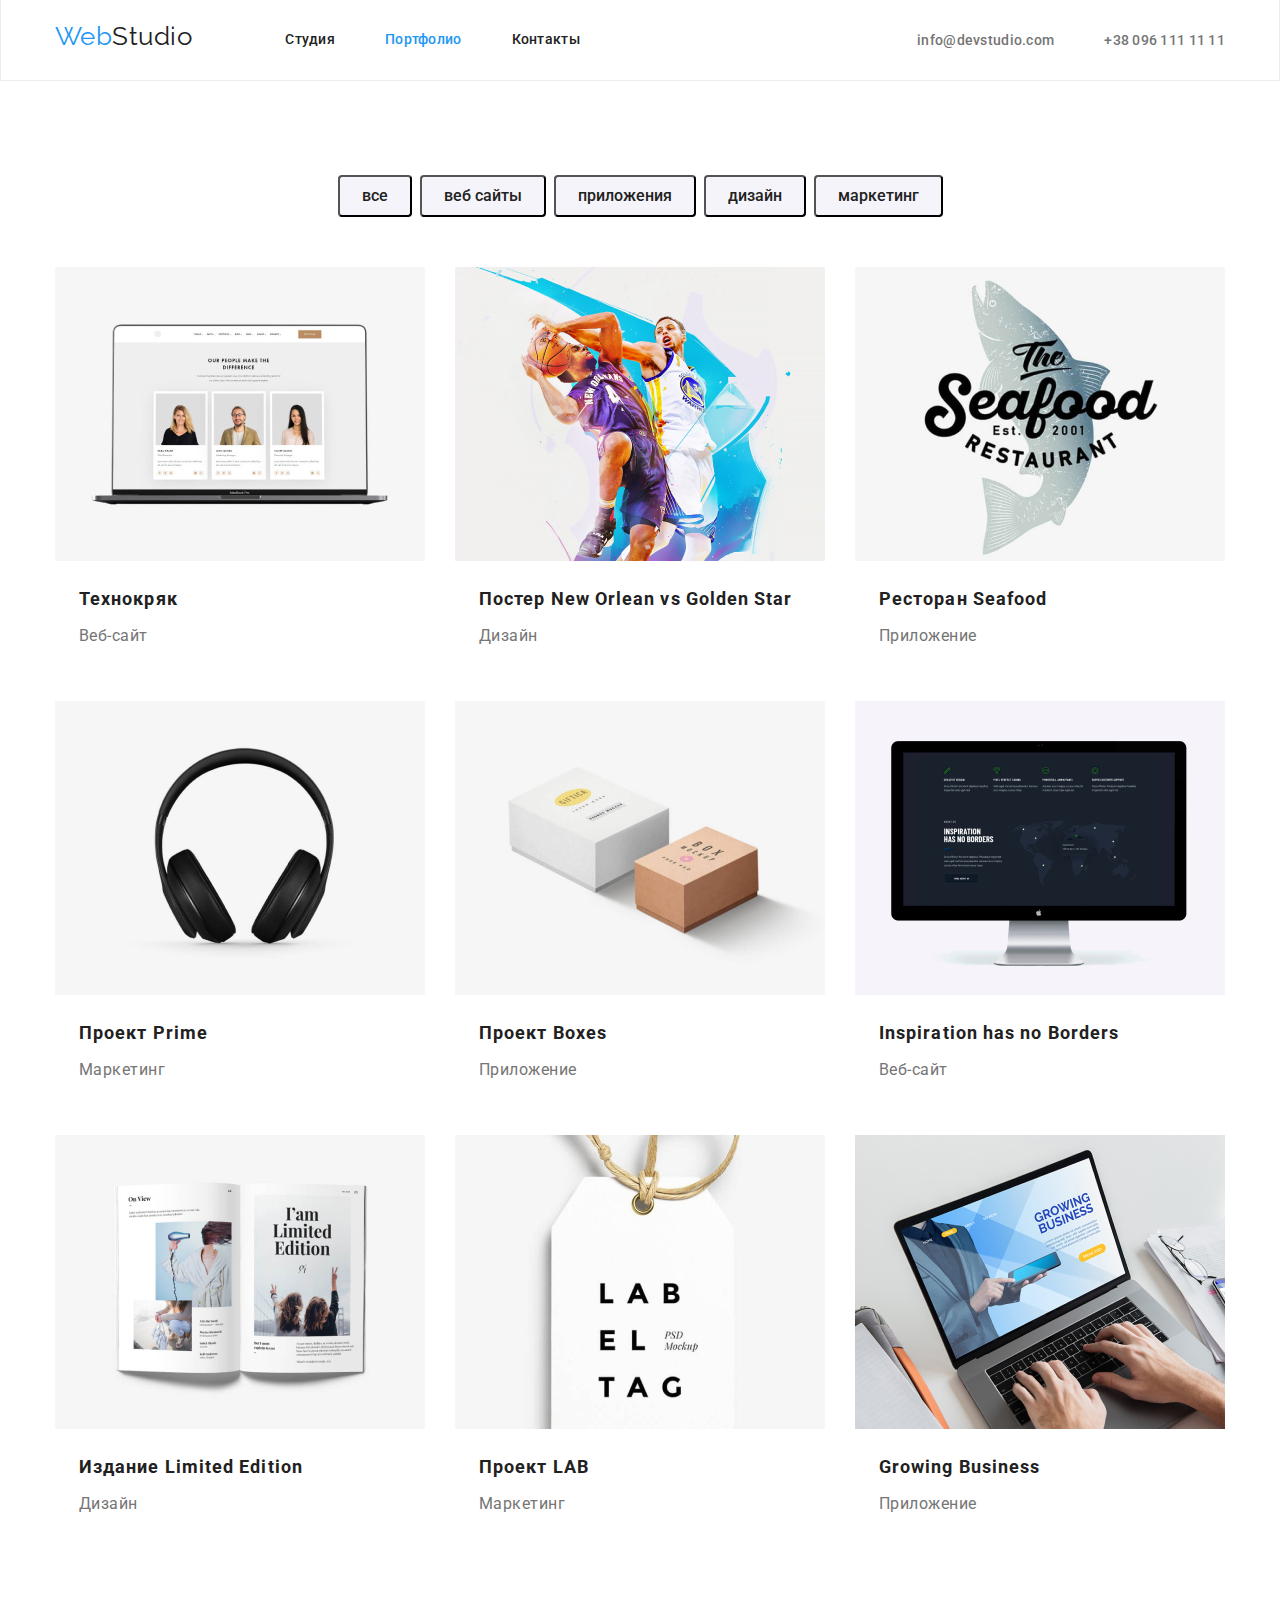
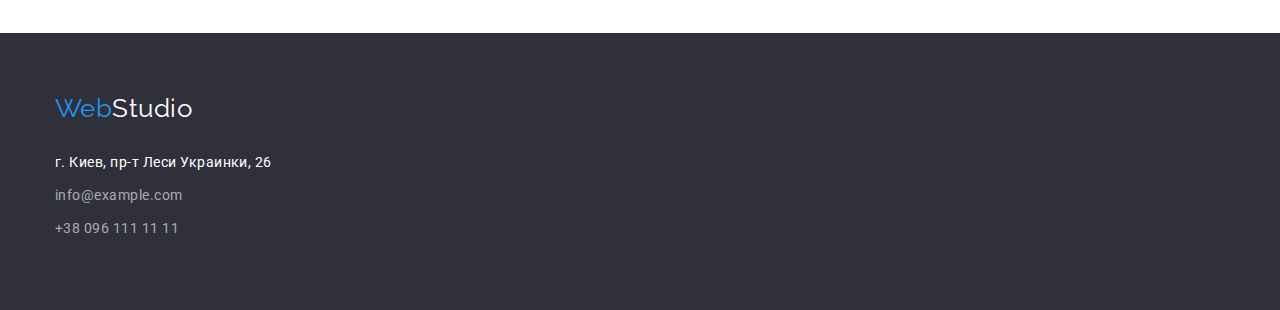
==== commit 1ba9617e: "Правил Футер и Навбар, Дз3" ====
--- a/portfolio.html
+++ b/portfolio.html
@@ -205,15 +205,15 @@
 			<div class="container">
 				<a href="./index.html" class="logo" aria-label="main page link"> Web<span class="logo footer">Studio</span> </a>
 
-				<address class="footer-links">
-					<span class="coord">
+				<address class="footer-address">
+					<span class="location">
 						г. Киев, пр-т Леси Украинки, 26
 					</span>
 
 					<ul>
-						<li><a href="mailto:info@example.com" class="title">info@example.com</a></li>
-
-						<li><a href="tel:+380961111111" class="title">+38 096 111 11 11</a></li>
+						<li class="footer-link"><a href="mailto:info@example.com" class="title">info@example.com</a></li>
+
+						<li class="footer-link"><a href="tel:+380961111111" class="title">+38 096 111 11 11</a></li>
 					</ul>
 				</address>
 			</div>
--- a/css/styles.css
+++ b/css/styles.css
@@ -49,8 +49,8 @@
 
 .page-header {
 	/* background-color: wheat; */
-	padding-top: 24px;
-	padding-bottom: 24px;
+	/* padding-top: 24px;
+	padding-bottom: 24px; */
 	border: 1px solid var(--header-stroke);
 	border-top: 0px;
 }
@@ -455,14 +455,14 @@
 	margin-bottom: 20px;
 }
 
-.footer-links a,
-.coord {
+.footer-address a,
+.location {
 	display: inline-block;
 	margin-top: 0px;
 	margin-bottom: 9px;
 }
 
-.footer-links .coord {
+.footer-address .location {
 	color: #ffffff;
 
 	font-style: normal;
@@ -470,7 +470,7 @@
 	line-height: 1.71;
 }
 
-.footer-links .title {
+.footer-address .title {
 	color: rgba(255, 255, 255, 0.6);
 
 	font-style: normal;
@@ -479,4 +479,8 @@
 	text-decoration: none;
 }
 
+.footer-address .title:hover {
+	color: var(--accent-color);
+}
+
 /* Experiments */
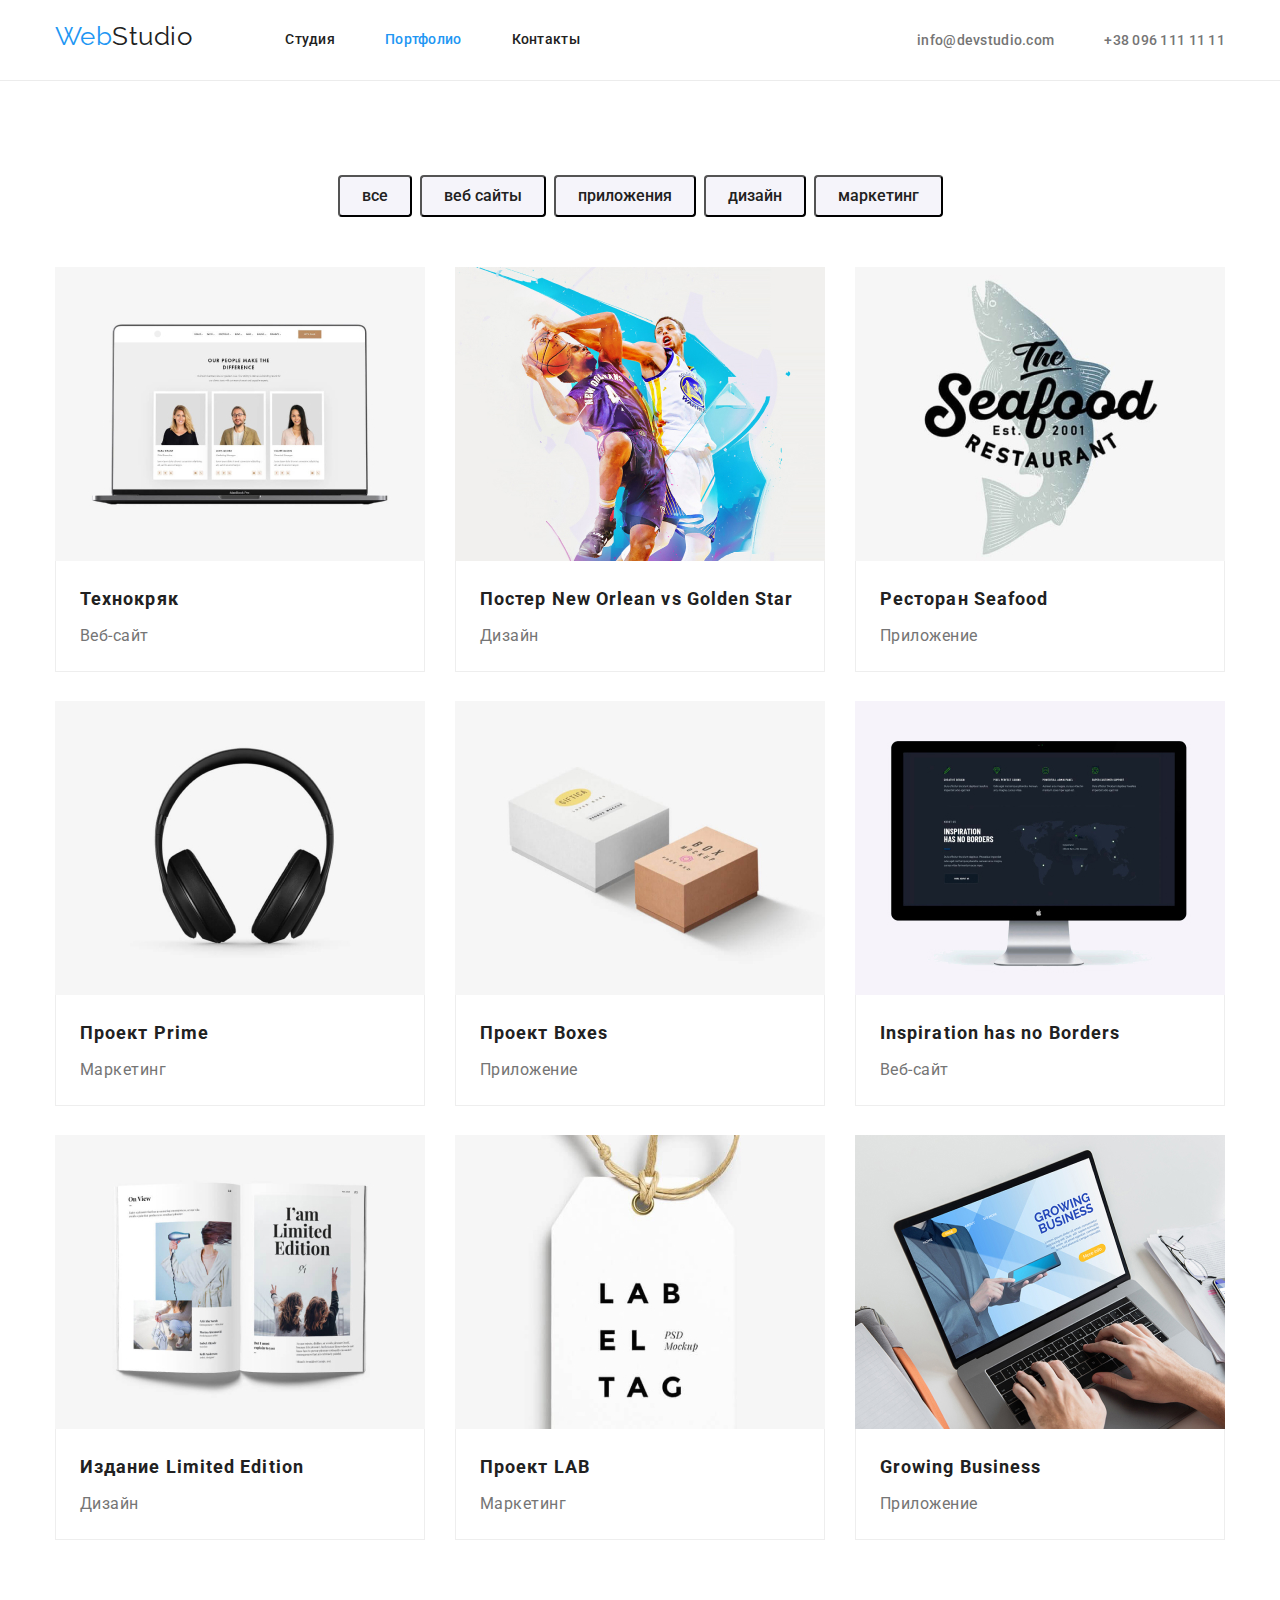
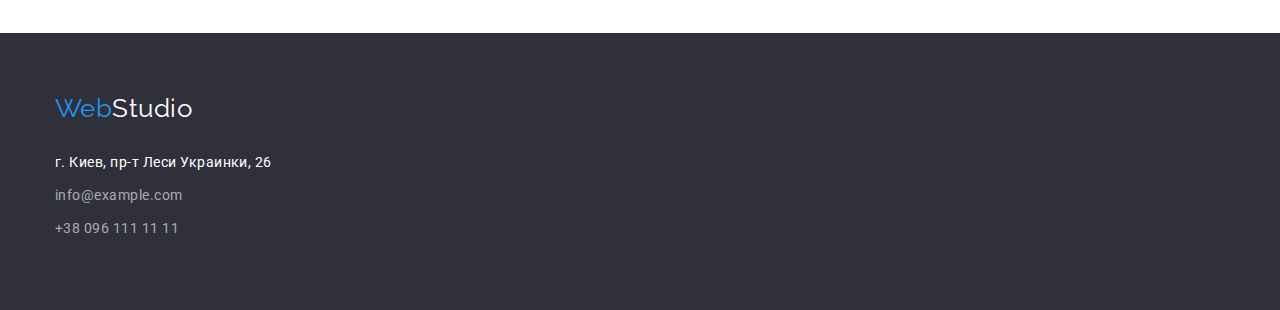
==== commit f39a5db1: "портфолио, залил h и p в div, поправил границы и размеры img" ====
--- a/portfolio.html
+++ b/portfolio.html
@@ -78,106 +78,128 @@
 									width="370"
 									height="294"
 								/>
-								<h3 class="title">Технокряк</h3>
-								<p>Веб-сайт</p>
-								<!-- <p>
+								<div class="card-content">
+									<h3 class="title">Технокряк</h3>
+									<p>Веб-сайт</p>
+									<!-- <p>
+																		Технокряк это современная площадка распространения коронавируса. Компании используют эту платформу для
+																		цифрового шпионажа и атак на защищенные сервера конкурентов
+																	</p> -->
+								</div>
+							</a>
+						</li>
+						<li class="portfolio-links">
+							<a href="">
+								<img src="./images/poster.jpg" alt="постер с двумя баскетболистами" width="370" height="294" />
+								<div class="card-content">
+									<h3 class="title">
+										Постер New Orlean vs Golden Star
+									</h3>
+									<p>Дизайн</p>
+									<!-- <p>
+																		Технокряк это современная площадка распространения коронавируса. Компании используют эту платформу для
+																		цифрового шпионажа и атак на защищенные сервера конкурентов
+																	</p> -->
+								</div>
+							</a>
+						</li>
+						<li class="portfolio-links">
+							<a href="">
+								<img src="./images/restaurant.jpg" alt="логотип ресторана морской еды" width="370" height="294" />
+
+								<div class="card-content">
+									<h3 class="title">Ресторан Seafood</h3>
+									<p>Приложение</p>
+									<!-- <p>
+																		Технокряк это современная площадка распространения коронавируса. Компании используют эту платформу для
+																		цифрового шпионажа и атак на защищенные сервера конкурентов
+																	</p> -->
+								</div>
+							</a>
+						</li>
+						<li class="portfolio-links">
+							<a href="">
+								<img src="./images/prime.jpg" alt="изображение наушников" width="370" height="294" />
+
+								<div class="card-content">
+									<h3 class="title">Проект Prime</h3>
+									<p>Маркетинг</p>
+									<!-- <p>
+																		Технокряк это современная площадка распространения коронавируса. Компании используют эту платформу для
+																		цифрового шпионажа и атак на защищенные сервера конкурентов
+																	</p> -->
+								</div>
+							</a>
+						</li>
+						<li class="portfolio-links">
+							<a href="">
+								<img
+									src="./images/boxes.jpg"
+									alt="изображение коробочек с логотипом источника"
+									width="370"
+									height="294"
+								/>
+
+								<div class="card-content">
+									<h3 class="title">Проект Boxes</h3>
+									<p>Приложение</p>
+									<!-- <p>
+																		Технокряк это современная площадка распространения коронавируса. Компании используют эту платформу для
+																		цифрового шпионажа и атак на защищенные сервера конкурентов
+																	</p> -->
+								</div>
+							</a>
+						</li>
+						<li class="portfolio-links">
+							<a href="">
+								<img
+									src="./images/inspiration.jpg"
+									alt="изображение аймака с открытым веб-сайтом источника"
+									width="370"
+									height="294"
+								/>
+
+								<div class="card-content">
+									<h3 class="title">Inspiration has no Borders</h3>
+									<p>Веб-сайт</p>
+									<!-- <p>
+																		Технокряк это современная площадка распространения коронавируса. Компании используют эту платформу для
+																		цифрового шпионажа и атак на защищенные сервера конкурентов
+																	</p> -->
+								</div>
+							</a>
+						</li>
+						<li class="portfolio-links">
+							<a href="">
+								<img
+									src="./images/limited.jpg"
+									alt="изображение раскрытого журнала с тектом и картинками источника"
+									width="370"
+									height="294"
+								/>
+
+								<div class="card-content">
+									<h3 class="title">Издание Limited Edition</h3>
+									<p>Дизайн</p>
+									<!-- <p>
 									Технокряк это современная площадка распространения коронавируса. Компании используют эту платформу для
 									цифрового шпионажа и атак на защищенные сервера конкурентов
 								</p> -->
-							</a>
-						</li>
-						<li class="portfolio-links">
-							<a href="">
-								<img src="./images/poster.jpg" alt="постер с двумя баскетболистами" width="370" height="294" />
-								<h3 class="title">
-									Постер New Orlean vs Golden Star
-								</h3>
-								<p>Дизайн</p>
-								<!-- <p>
-									Технокряк это современная площадка распространения коронавируса. Компании используют эту платформу для
-									цифрового шпионажа и атак на защищенные сервера конкурентов
-								</p> -->
-							</a>
-						</li>
-						<li class="portfolio-links">
-							<a href="">
-								<img src="./images/restaurant.jpg" alt="логотип ресторана морской еды" width="370" height="294" />
-								<h3 class="title">Ресторан Seafood</h3>
-								<p>Приложение</p>
-								<!-- <p>
-									Технокряк это современная площадка распространения коронавируса. Компании используют эту платформу для
-									цифрового шпионажа и атак на защищенные сервера конкурентов
-								</p> -->
-							</a>
-						</li>
-						<li class="portfolio-links">
-							<a href="">
-								<img src="./images/prime.jpg" alt="изображение наушников" width="370" height="294" />
-								<h3 class="title">Проект Prime</h3>
-								<p>Маркетинг</p>
-								<!-- <p>
-									Технокряк это современная площадка распространения коронавируса. Компании используют эту платформу для
-									цифрового шпионажа и атак на защищенные сервера конкурентов
-								</p> -->
-							</a>
-						</li>
-						<li class="portfolio-links">
-							<a href="">
-								<img
-									src="./images/boxes.jpg"
-									alt="изображение коробочек с логотипом источника"
-									width="370"
-									height="294"
-								/>
-								<h3 class="title">Проект Boxes</h3>
-								<p>Приложение</p>
-								<!-- <p>
-									Технокряк это современная площадка распространения коронавируса. Компании используют эту платформу для
-									цифрового шпионажа и атак на защищенные сервера конкурентов
-								</p> -->
-							</a>
-						</li>
-						<li class="portfolio-links">
-							<a href="">
-								<img
-									src="./images/inspiration.jpg"
-									alt="изображение аймака с открытым веб-сайтом источника"
-									width="370"
-									height="294"
-								/>
-								<h3 class="title">Inspiration has no Borders</h3>
-								<p>Веб-сайт</p>
-								<!-- <p>
-									Технокряк это современная площадка распространения коронавируса. Компании используют эту платформу для
-									цифрового шпионажа и атак на защищенные сервера конкурентов
-								</p> -->
-							</a>
-						</li>
-						<li class="portfolio-links">
-							<a href="">
-								<img
-									src="./images/limited.jpg"
-									alt="изображение раскрытого журнала с тектом и картинками источника"
-									width="370"
-									height="294"
-								/>
-								<h3 class="title">Издание Limited Edition</h3>
-								<p>Дизайн</p>
-								<!-- <p>
-									Технокряк это современная площадка распространения коронавируса. Компании используют эту платформу для
-									цифрового шпионажа и атак на защищенные сервера конкурентов
-								</p> -->
+								</div>
 							</a>
 						</li>
 						<li class="portfolio-links">
 							<a href="">
 								<img src="./images/lab.jpg" alt="изображение бирки с надписью Лаб" width="370" height="294" />
-								<h3 class="title">Проект LAB</h3>
-								<p>Маркетинг</p>
-								<!-- <p>
-									Технокряк это современная площадка распространения коронавируса. Компании используют эту платформу для
-									цифрового шпионажа и атак на защищенные сервера конкурентов
-								</p> -->
+
+								<div class="card-content">
+									<h3 class="title">Проект LAB</h3>
+									<p>Маркетинг</p>
+									<!-- <p>
+																		Технокряк это современная площадка распространения коронавируса. Компании используют эту платформу для
+																		цифрового шпионажа и атак на защищенные сервера конкурентов
+																	</p> -->
+								</div>
 							</a>
 						</li>
 						<li class="portfolio-links">
@@ -188,12 +210,15 @@
 									width="370"
 									height="294"
 								/>
-								<h3 class="title">Growing Business</h3>
-								<p>Приложение</p>
-								<!-- <p>
-									Технокряк это современная площадка распространения коронавируса. Компании используют эту платформу для
-									цифрового шпионажа и атак на защищенные сервера конкурентов
-								</p> -->
+
+								<div class="card-content">
+									<h3 class="title">Growing Business</h3>
+									<p>Приложение</p>
+									<!-- <p>
+																		Технокряк это современная площадка распространения коронавируса. Компании используют эту платформу для
+																		цифрового шпионажа и атак на защищенные сервера конкурентов
+																	</p> -->
+								</div>
 							</a>
 						</li>
 					</ul>
--- a/css/styles.css
+++ b/css/styles.css
@@ -12,6 +12,7 @@
 	--button-bcg: #f5f4fa;
 	--footer-color: #2f303a;
 	--header-stroke: #ececec;
+	--folio-border: #eeeeee;
 }
 
 body {
@@ -51,8 +52,7 @@
 	/* background-color: wheat; */
 	/* padding-top: 24px;
 	padding-bottom: 24px; */
-	border: 1px solid var(--header-stroke);
-	border-top: 0px;
+	border-bottom: 1px solid var(--header-stroke);
 }
 
 /* Logo */
@@ -288,8 +288,12 @@
 }
 
 .team-list .item {
+	box-shadow: 0px 4px 4px rgba(0, 0, 0, 0.25);
+
 	background-color: #fff;
 	height: 368px;
+	outline: 1px solid tomato;
+	text-align: center;
 }
 
 .team-list .item + .item {
@@ -314,7 +318,7 @@
 	font-weight: 500;
 	font-size: 16px;
 	line-height: 1.19;
-	text-align: center;
+	outline: 1px solid tomato;
 }
 
 .team-list p {
@@ -323,7 +327,7 @@
 
 	font-size: 16px;
 	line-height: 1.19;
-	text-align: center;
+	outline: 1px solid tomato;
 }
 
 .section.team {
@@ -377,17 +381,34 @@
 .portfolio-list {
 	display: flex;
 	/* background-color: teal; */
-	/* justify-content: space-between; */
 	flex-wrap: wrap;
 	/* max-width: 1200px; */
+
 	margin: -15px;
+	/* outline: 1px solid tomato; */
+
+	/* рагульный вариант */
+	/* justify-content: space-between; */
 }
 
 /* calc (100% - кол-во марджинов в строке * значение марджина / количество элементов в строке) */
 
+.card-content {
+	padding: 20px 24px;
+	border: 1px solid var(--folio-border);
+	border-top: 0px;
+}
+
 .portfolio-links {
+	/* моднявая тема */
 	/* width: calc((100% - 60px) / 3); */
+	/* здесь должен быть еще margin-right: ; */
+
 	margin: 15px;
+
+	/* border: 1px solid var(--folio-border); */
+
+	/* это для второго варианта работы с флексом */
 	/* margin-right: 30px;
 	margin-bottom: 30px; */
 	width: 370px;
@@ -396,7 +417,7 @@
 }
 
 /* Альтернатива, Вариация работы с оформлением флекса */
-
+/* первый вариант */
 /* .portfolio-links:not(:nth-child(3n)) {
 	margin-right: 30px;
 }
@@ -405,6 +426,7 @@
 	margin-bottom: 30px;
 } */
 
+/* второй вариант */
 /* .portfolio-links:nth-child(3n) {
 	margin-right: 0px;
 }
@@ -414,9 +436,10 @@
 } */
 
 .portfolio-links .title {
-	padding-left: 24px;
-	padding-right: 24px;
-	margin-top: 20px;
+	/* ATTENTION */
+	/* padding-left: 24px;
+	padding-right: 24px; */
+	margin-top: 0px;
 	margin-bottom: 4px;
 	color: var(--title-text-color);
 
@@ -428,9 +451,11 @@
 
 .portfolio-links p {
 	margin-top: 0px;
-	margin-bottom: 20px;
-	padding-left: 24px;
-	padding-right: 24px;
+	margin-bottom: 0px;
+
+	/* ATTENTION */
+	/* padding-left: 24px;
+	padding-right: 24px; */
 }
 
 .portfolio-links a {
